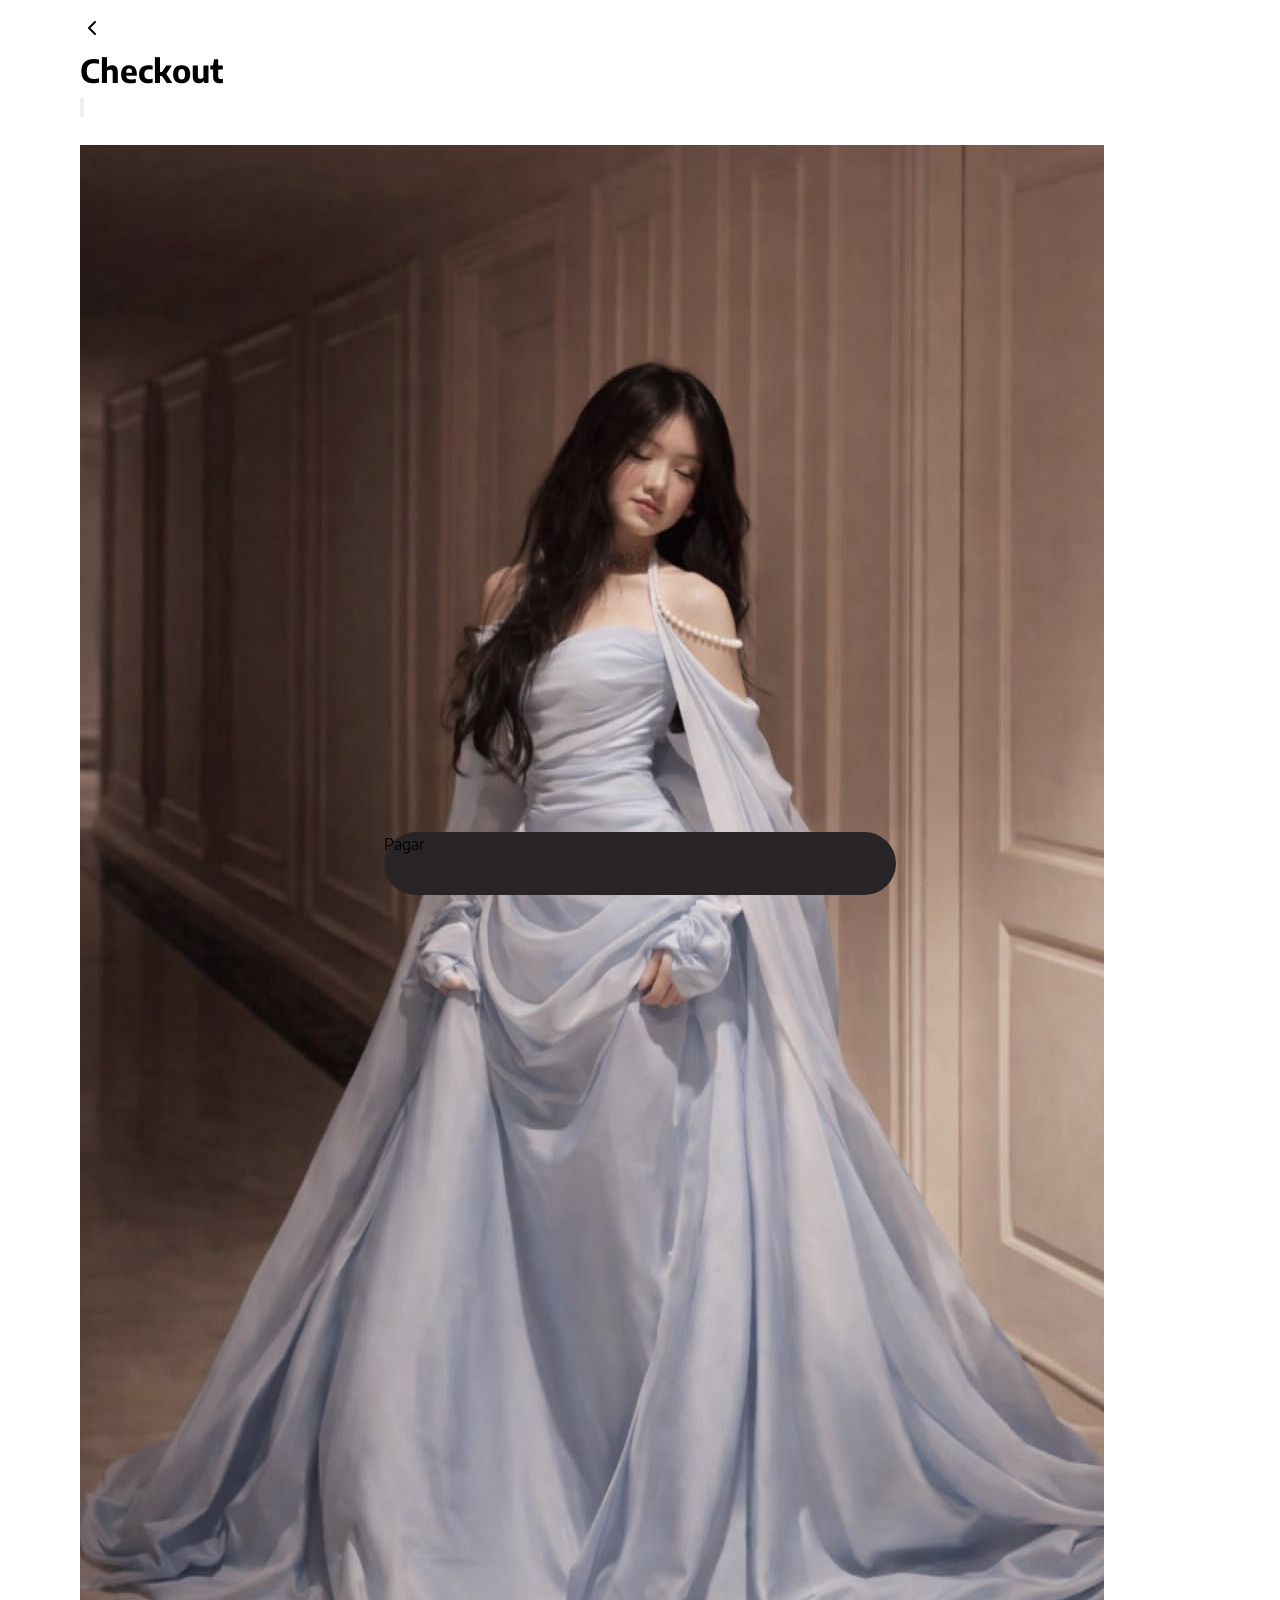
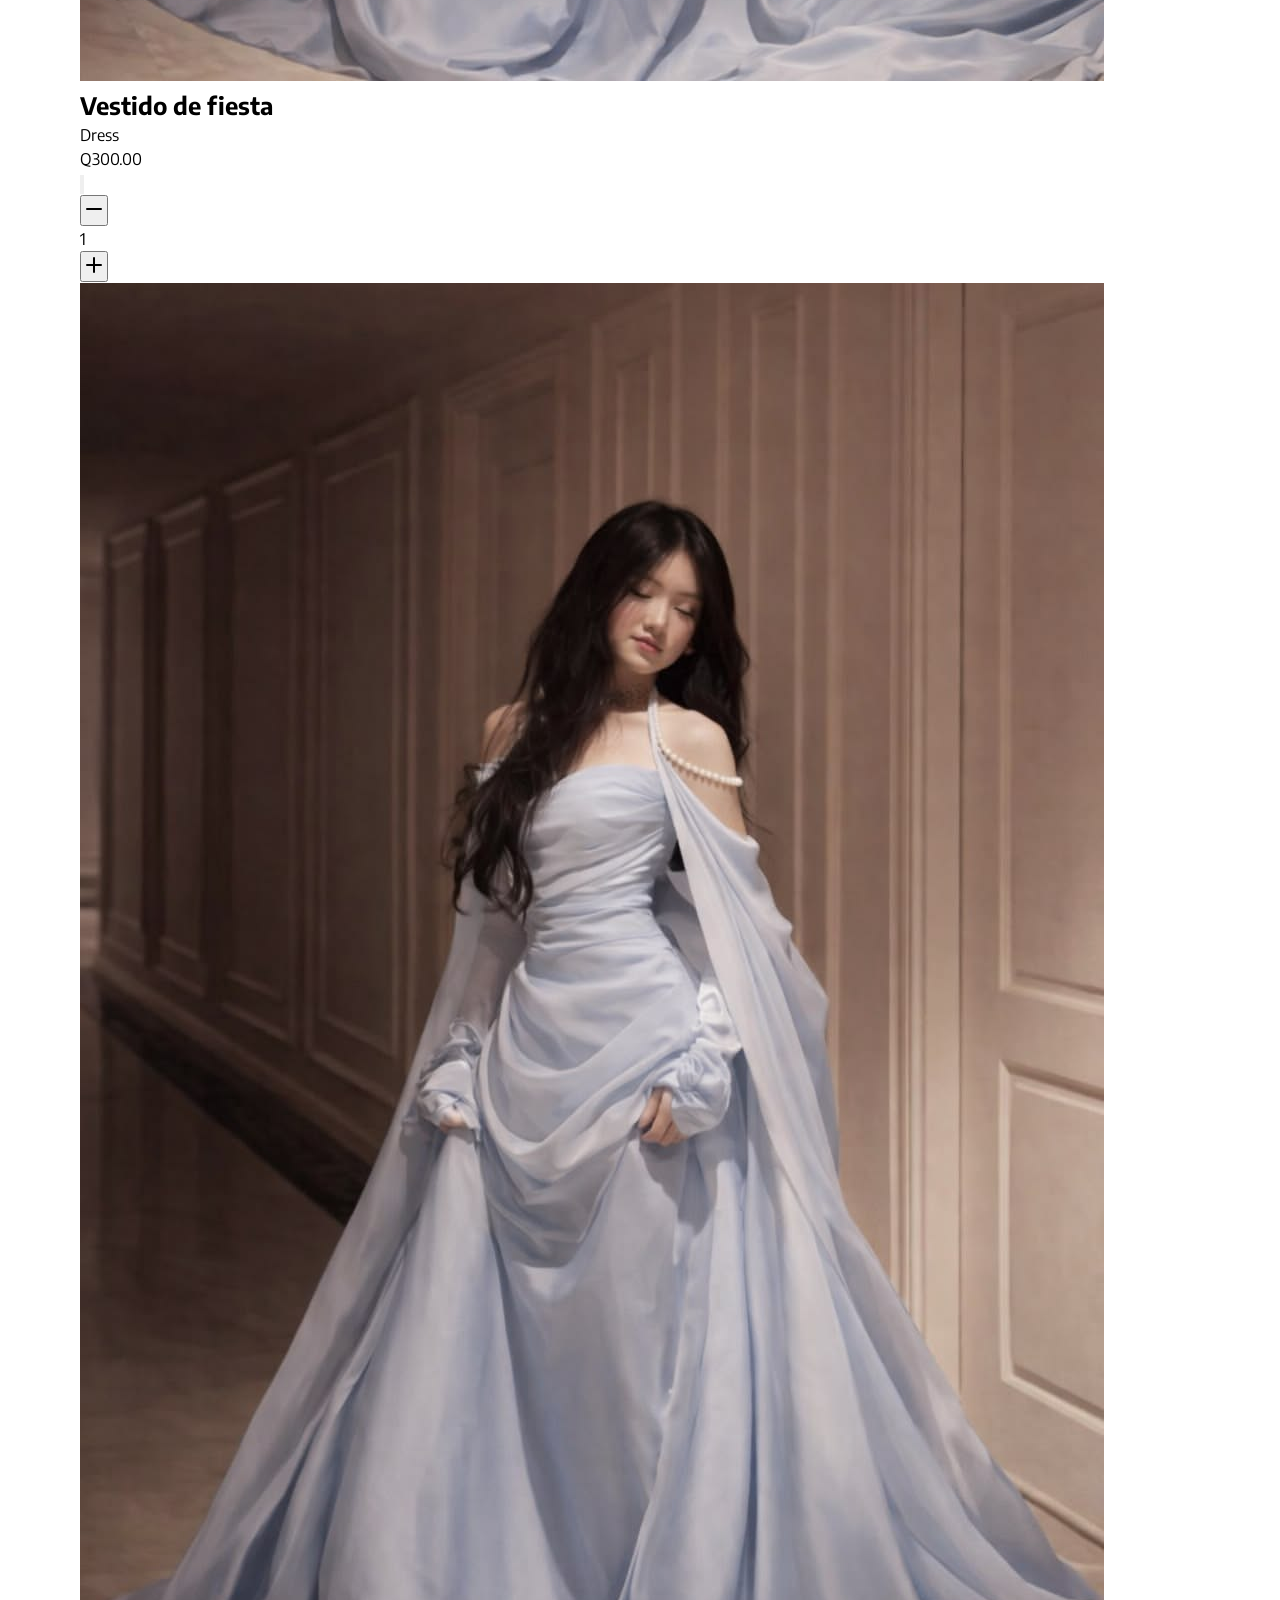
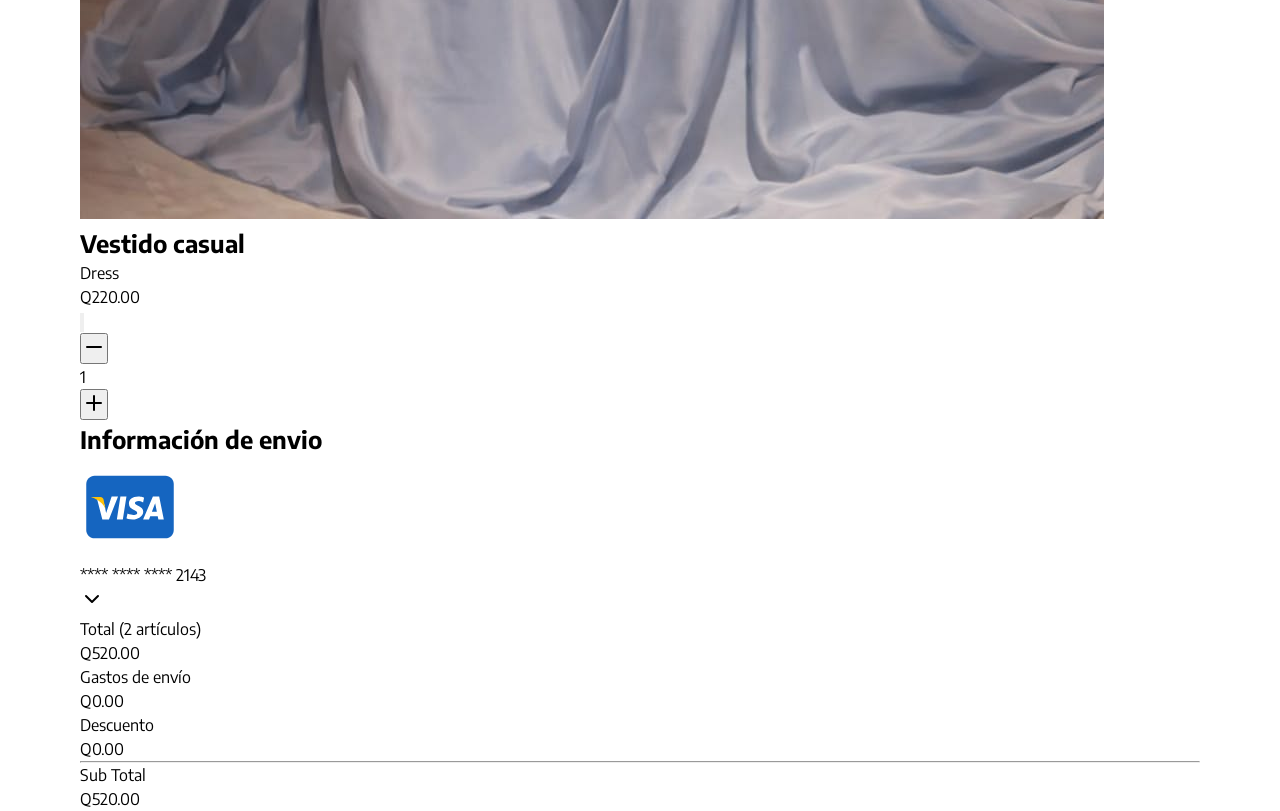
==== views/checkout.html @ 47f3753b "feat :sparkles:: Agrega la estructura del html" ====
<!DOCTYPE html>
<html lang="en">
<head>
    <meta charset="UTF-8">
    <meta name="viewport" content="width=device-width, initial-scale=1.0">
    <link rel="stylesheet" href="../css/style.css">
    <link rel="stylesheet" href="../css/checkout.css">
    <title>Checkout</title>
</head>
<body>
    <header>
        <div id="contenedor-btns">
            <a id="btn--volver" class="btn--header" href="./detail.html">
                <img src="../storage/svg/previous.svg" alt="Volver">
            </a>
            <h1>Checkout</h1>
            <button id="btn--menu" class="btn--header">
                <img class="btn__menu--img" src="../storage/svg/bars-staggered.svg" alt="">
            </button>
        </div>
    </header>
    <main>
        <section id="lista--productos">
            <div class="card__producto">
                <div class="card__img">
                    <img src="../storage/img/dress-2.jpg" alt="">
                </div>
                <div class="card__descripcion">
                    <h2>Vestido de fiesta</h2>
                    <p class="card__categoria">Dress</p>
                    <p class="card__precio">Q300.00</p>
                </div>
                <div class="card__cantidad">
                    <div class="card__more">
                        <button>
                            <img src="../storage/svg/more.svg" alt="Ver más">
                        </button>
                    </div>
                    <div class="modificar__cantidad">
                        <button>
                            <img src="../storage/svg/subtraction.svg" alt="Signo menos">
                        </button>
                        <p>1</p>
                        <button>
                            <img src="../storage/svg/addition.svg" alt="Signo más">
                        </button>
                    </div>
                </div>
            </div>
            <div class="card__producto">
                <div class="card__img">
                    <img src="../storage/img/dress-2.jpg" alt="">
                </div>
                <div class="card__descripcion">
                    <h2>Vestido casual</h2>
                    <p class="card__categoria">Dress</p>
                    <p class="card__precio">Q220.00</p>
                </div>
                <div class="card__cantidad">
                    <div class="card__more">
                        <button>
                            <img src="../storage/svg/more.svg" alt="Ver más">
                        </button>
                    </div>
                    <div class="modificar__cantidad">
                        <button>
                            <img src="../storage/svg/subtraction.svg" alt="Signo menos">
                        </button>
                        <p>1</p>
                        <button>
                            <img src="../storage/svg/addition.svg" alt="Signo más">
                        </button>
                    </div>
                </div>
            </div>
        </section>
        <section id="informacion--envio">
           <h2>Información de envio</h2>
           <div id="informacion--pago">
                <div id="tarjeta">
                    <img src="../storage/svg/visa.svg" alt="Trajeta VISA">
                    <p>**** **** **** 2143</p>
                </div>
                <div id="flecha--abajo">
                    <img src="../storage/svg/chevron-down.svg" alt="Flecha abajo">
                </div>
           </div>
           <div class="informacion--total">
                <p>Total (2 artículos)</p>
                <p>Q520.00</p>
           </div>
           <div class="informacion--total">
                <p>Gastos de envío</p>
                <p>Q0.00</p>
            </div>
            <div class="informacion--total">
                <p>Descuento</p>
                <p>Q0.00</p>
            </div>
            <hr>
            <div class="informacion--total">
                <p>Sub Total</p>
                <p>Q520.00</p>
            </div>
        </section>
    </main>
    <footer id="footer--checkout">
        <p>Pagar</p>
    </footer>
</body>
</html>
---- css/style.css ----
@import "./variables.css";

* {
    margin: 0;
    padding: 0;
    box-sizing: border-box;
}

html {
    font-size: var(--font-size);
}

body {
    position: relative;
    min-height: 100vh;
    line-height: 1.5;
    margin: 0 5rem;
    margin-top: 1rem;
    font-family: var(--font-primary);
}

header {
    display: flex;
    flex-direction: column;
    gap: 1.5rem;
    margin-bottom: 3vh;
}

#perfil {
    display: flex;
    justify-content: space-between;
    align-items: center;
}

#perfil--nombre h1 {
    font-size: 1.0rem;
}

#perfil--nombre p {
    color: var(--color-03);
    font-size: 0.8rem;
}

#perfil--img {
    width: 3.5rem;
}

#buscar {
    height: 4vh;
    width: 100%;
    display: flex;
    align-items: center;
    justify-content: space-between;
}

#buscar button, #contenedor--buscar {
    height: 100%;
}

#buscar--btn {
    border: none;
    background: transparent;
    position: absolute;
    margin-left: 15px;
}

#buscar--btn .icono {
    height: 50%;
}

#contenedor--buscar {
    position: relative;
    width: 95%;
}

#contenedor--buscar input {
    height: 100%;
    width: 100%;
    padding-left: 55px;
    border: 1px solid var(--color-03);
    border-radius: var(--secund-border-radius);
}

#filtro--btn {
    border: none;
    background: var(--color-01);
    border-radius: var(--secund-border-radius);
    width: 4%;
}

 /*Categorias*/

#categorias {
    display: flex;
    gap: 1rem;
    margin-bottom: 3vh;
    overflow: auto;
}

#categorias button {
    display: flex;
    background: transparent;
    color: var(--color-01);
    padding: 0.5rem 1rem;
    border: 1px solid var(--color-03);
    border-radius: var(--secund-border-radius);
    font-size: 0.8rem;
    text-wrap: nowrap;
}

#categorias button:hover {
    background: var(--color-01);
    color: var(--color-04);
}

#categorias .icono {
    height: 1rem;
}

/*Cards de productos*/

#cards {
    display: grid;
    grid-template-columns: repeat(auto-fill, minmax(20%, 1fr));
    gap: 1rem;
    padding-bottom: 10vh;
}

.card {
    display: flex;
    flex-direction: column;
    position: relative;
}

.card--img > img {
    width: 100%;
    height: 50vh;
    object-fit: cover;
    border-radius: 15px;
}

.card--img--fav {
    position: absolute;
    top: 10px;
    right: 10px;
    width: 30px;
    height: 30px;
    border-radius: var(--main-border-radius-);
    display: flex;
    justify-content: center;
    align-items: center;
    background-color: var(--color-01);
}

.icono-fav {
    width: 20px;
}   

.card--info h2 {
    font-size: 0.9rem;
}

.card--info a {
    font-size: 0.9rem;
    font-weight: 700;
    color: var(--color-01);
    text-decoration: none;
}

.card--info p:not(.precio, .card--info--rating p) {
    font-size: 0.7rem;
    color: var(--color-03);
}

.card--info > div {
    width: 90%;
    display: flex;
    justify-content: space-between;
    align-items: center;
}

.precio {
    font-size: 0.8rem;
    font-weight: 700;
    color: var(--color-01);
}

.card--info--rating {
    display: flex;
    align-items: center;
    gap: 0.2rem;
}

.card--info--rating img {
    width: 0.9rem;
}

.card--info--rating p {
    font-size: 0.8rem;
    color: var(--color-03);
}

/*Footer*/

footer {
    position: fixed;
    bottom: 0;
    left: 50%;
    transform: translateX(-50%);
    width: 40%;
    height: 7vh;
    background-color: var(--color-01);
    border-radius: 2rem;
    margin-bottom: 0.3rem;
}

#footer--main {
    display: flex;
    justify-content: space-around;
    align-items: center;
}

footer button {
    background: #312e2e;
    border: none;
    width: 45px;
    height: 45px;
    border-radius: var(--main-border-radius-);
    display: flex;
    justify-content: center;
    align-items: center;
}

footer .icono {
    width: 25px;
}

/*Hover*/
#filtro--btn:hover {
    background-color: var(--color-02);
}

.icono-fav:hover {
    cursor: pointer;
    background-image: url("../storage/svg/fav--hover.svg");
}


.footer__icon--1:hover {
    cursor: pointer;
    background-image: url("../storage/svg/home--hover.svg");
}

.footer__icon--2:hover {
    cursor: pointer;
    background-image: url("../storage/svg/shopping--hover.svg");
}

.footer__icon--3:hover {
    cursor: pointer;
    background-image: url("../storage/svg/fav--hover.svg");
}

.footer__icon--4:hover {
    cursor: pointer;
    background-image: url("../storage/svg/user--hover.svg");
}

/*Tablets*/
@media screen and (max-width: 990px){
    
    /*Buscar*/
    #contenedor--buscar {
        width: 90%;
    }

    #filtro--btn {
        width:7%;
    }

    /*Cards de productos*/
    #cards {
        grid-template-columns: repeat(auto-fill, minmax(30%, 1fr));
    }
}

/*Móviles*/
@media screen and (max-width:760px){

    body {
        margin: 1.5rem;
    }

    /*Buscador*/
    #buscar {
        height: 6vh;
        width: 100%;
        margin: 0;
    }

    #contenedor--buscar {
        width: 80%;
    }

    #filtro--btn {
        width: 14%;
    }

    /*Categorias*/
    #categoria {
        justify-content: space-between;
    }

    /*Cards de productos*/
    #cards {
        grid-template-columns: repeat(auto-fill, minmax(40%, 1fr));
    }

    .card--img > img {
        height: 30vh;
    }

    /*Footer*/

    footer {
        width: 90%;
    }

}
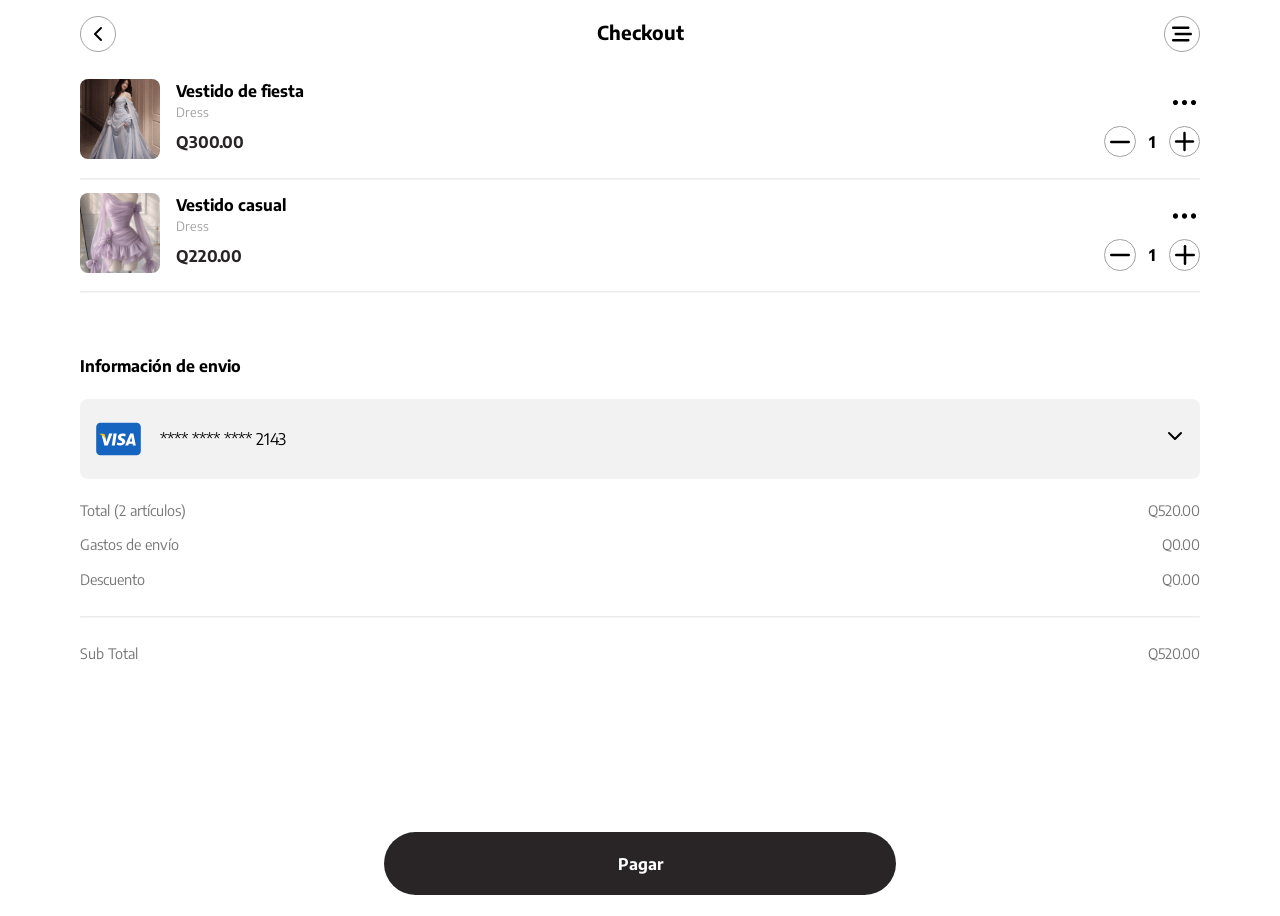
==== commit 464a4024: "feat :sparkles:: Agrega css a la vista de checkout en versión móvil" ====
--- a/views/checkout.html
+++ b/views/checkout.html
@@ -8,13 +8,13 @@
     <title>Checkout</title>
 </head>
 <body>
-    <header>
+    <header id="header--checkout">
         <div id="contenedor-btns">
             <a id="btn--volver" class="btn--header" href="./detail.html">
                 <img src="../storage/svg/previous.svg" alt="Volver">
             </a>
             <h1>Checkout</h1>
-            <button id="btn--menu" class="btn--header">
+            <button id="btn--volver" class="btn--header">
                 <img class="btn__menu--img" src="../storage/svg/bars-staggered.svg" alt="">
             </button>
         </div>
@@ -22,13 +22,15 @@
     <main>
         <section id="lista--productos">
             <div class="card__producto">
-                <div class="card__img">
-                    <img src="../storage/img/dress-2.jpg" alt="">
-                </div>
-                <div class="card__descripcion">
-                    <h2>Vestido de fiesta</h2>
-                    <p class="card__categoria">Dress</p>
-                    <p class="card__precio">Q300.00</p>
+                <div class="card__producto--info">
+                    <div class="card__img">
+                        <img src="../storage/img/dress-2.jpg" alt="">
+                    </div>
+                    <div class="card__descripcion">
+                        <h2>Vestido de fiesta</h2>
+                        <p class="card__categoria">Dress</p>
+                        <p class="card__precio">Q300.00</p>
+                    </div>
                 </div>
                 <div class="card__cantidad">
                     <div class="card__more">
@@ -37,24 +39,25 @@
                         </button>
                     </div>
                     <div class="modificar__cantidad">
-                        <button>
-                            <img src="../storage/svg/subtraction.svg" alt="Signo menos">
+                        <button class="btn__menos">
                         </button>
                         <p>1</p>
-                        <button>
-                            <img src="../storage/svg/addition.svg" alt="Signo más">
+                        <button class="btn__mas">
                         </button>
                     </div>
                 </div>
             </div>
+            <hr>
             <div class="card__producto">
-                <div class="card__img">
-                    <img src="../storage/img/dress-2.jpg" alt="">
-                </div>
-                <div class="card__descripcion">
-                    <h2>Vestido casual</h2>
-                    <p class="card__categoria">Dress</p>
-                    <p class="card__precio">Q220.00</p>
+                <div class="card__producto--info">
+                    <div class="card__img">
+                        <img src="../storage/img/dress-1.jpg" alt="">
+                    </div>
+                    <div class="card__descripcion">
+                        <h2>Vestido casual</h2>
+                        <p class="card__categoria">Dress</p>
+                        <p class="card__precio">Q220.00</p>
+                    </div>
                 </div>
                 <div class="card__cantidad">
                     <div class="card__more">
@@ -63,16 +66,15 @@
                         </button>
                     </div>
                     <div class="modificar__cantidad">
-                        <button>
-                            <img src="../storage/svg/subtraction.svg" alt="Signo menos">
+                        <button class="btn__menos">
                         </button>
                         <p>1</p>
-                        <button>
-                            <img src="../storage/svg/addition.svg" alt="Signo más">
+                        <button class="btn__mas">
                         </button>
                     </div>
                 </div>
             </div>
+            <hr>
         </section>
         <section id="informacion--envio">
            <h2>Información de envio</h2>
--- a/css/checkout.css
+++ b/css/checkout.css
@@ -0,0 +1,195 @@
+
+
+#contenedor-btns {
+    display: flex;
+    flex-direction: row;
+    justify-content: space-between;
+    align-items: center;
+    margin-bottom: 3vh 0;
+}
+
+#contenedor-btns h1 {
+    font-size: 1.2rem;
+    margin: 0;
+    margin-bottom: 0.2rem;
+}
+
+.btn--header {
+    display: flex;
+    border-radius: 50%;
+    background-color: transparent;
+    border: 1px solid var(--color-03);
+    display: flex;
+    justify-content: center;
+    align-items: center;
+    width: 4vh;
+    height: 4vh;
+}
+
+.btn--header:hover {
+    box-shadow: 0 0 10px rgba(0, 0, 0, 0.3);
+    width: 4.2vh;
+    height: 4.2vh;
+}
+
+.btn__menu--img {
+    height: 1.2rem;
+}
+
+
+/*Listado de productos*/
+.card__producto, .card__producto--info, #informacion--pago, #tarjeta  {
+    display: flex;
+    flex-direction: row;
+    justify-content: space-between;
+}
+
+.card__producto--info, #tarjeta {
+    gap: 1rem;
+}
+
+.card__descripcion h2 {
+    font-size: 1rem;
+}
+
+.card__img img{
+    width: 5rem;
+    height: 5rem;
+    border-radius: var(--secund-border-radius);
+    object-fit: cover;
+}
+
+.card__cantidad {
+    display: flex;
+    flex-direction: column;
+    justify-content: space-evenly;
+    align-items: center;
+}
+
+.card__more {
+    display: flex;
+    width: 100%;
+    justify-content: end;
+}
+
+.modificar__cantidad {
+    display: flex;
+    justify-content: space-between;
+    align-items: center;
+    gap: 0.8rem;
+}
+
+.modificar__cantidad button, .card__more button {
+    width: 3.5vh;
+    height: 3.5vh;
+    border-radius: 50%;
+    background-color: transparent;
+}
+
+.card__more button {
+    border: none;
+}
+
+.modificar__cantidad button {
+    border: 1px solid var(--color-03);
+}
+
+.btn__mas {
+    display: inline-block;
+    background-size: cover;
+    background-image: url("../storage/svg/addition.svg");
+    background-repeat: no-repeat;
+    transition: background-image 0.3s ease-in-out;
+}
+
+.btn__menos {
+    display: inline-block;
+    background-size: cover;
+    background-image: url("../storage/svg/subtraction.svg");
+    background-repeat: no-repeat;
+    transition: background-image 0.3s ease-in-out;
+}
+
+
+.btn__mas:hover {
+    background-color: var(--color-01);
+    cursor: pointer;
+    background-image: url("../storage/svg/addition--hover.svg");
+}
+
+.btn__menos:hover {
+    background-color: var(--color-01);
+    cursor: pointer;
+    background-image: url("../storage/svg/subtraction--hover.svg");
+}
+
+.modificar__cantidad p {
+    margin: 0;
+    font-weight: bold;
+    font-size: 1rem;
+}
+
+hr {
+    border-color: var(--color-03);
+    opacity: 0.1;
+    margin: 0.8rem 0;
+}
+
+.card__categoria {
+    color: var(--color-03);
+    font-size: 0.8rem;
+    margin-bottom: 0.5rem;
+}
+
+.card__precio {
+    font-weight: 700;
+    font-size: 1rem;
+    color: var(--color-01);
+}
+
+/*Informacion de envio*/
+#informacion--envio {
+    display: flex;
+    flex-direction: column;
+    gap: 0.8rem;
+}
+#informacion--envio h2 {
+    margin-top: 3rem;
+    font-size: 1rem;
+}
+
+#informacion--pago {
+    height: 5rem;
+    margin: 0.5rem 0;
+    padding: 0.5rem 0.8rem;
+    background-color: var(--color-04);
+    border-radius: var(--secund-border-radius);
+}
+
+#informacion--pago, #tarjeta {
+    align-items: center;
+}
+
+#tarjeta img {
+    width: 3.2rem;
+}
+
+.informacion--total {
+    display: flex;
+    flex-direction: row;
+    justify-content: space-between;
+    font-size: 0.9rem;
+    color: var(--color-02);
+}
+
+/*Footer*/
+#footer--checkout {
+    display: flex;
+    justify-content: center;
+    align-items: center;
+}
+
+#footer--checkout p{
+    color: #ffffff;
+    font-weight: 700;
+}
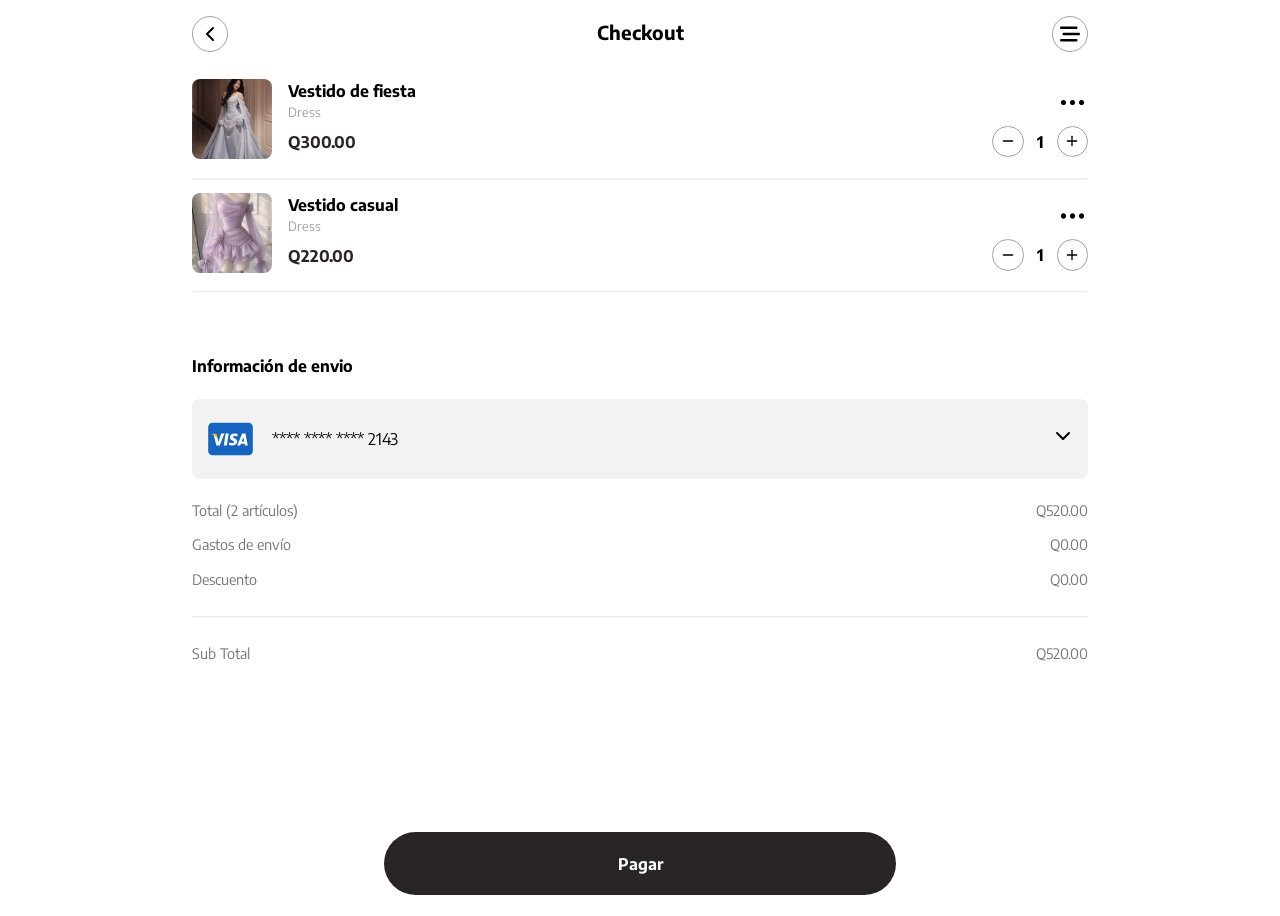
==== commit 219371d1: "feat :sparkles:: Agrega estilos finales" ====
--- a/views/checkout.html
+++ b/views/checkout.html
@@ -19,7 +19,7 @@
             </button>
         </div>
     </header>
-    <main>
+    <main id="main--checkout">
         <section id="lista--productos">
             <div class="card__producto">
                 <div class="card__producto--info">
--- a/css/checkout.css
+++ b/css/checkout.css
@@ -1,4 +1,8 @@
-
+#header--checkout, #main--checkout {
+    width: 80%;
+    margin-left: auto;
+    margin-right: auto;
+}
 
 #contenedor-btns {
     display: flex;
@@ -95,21 +99,21 @@
 }
 
 .btn__mas {
-    display: inline-block;
-    background-size: cover;
     background-image: url("../storage/svg/addition.svg");
+}
+
+.btn__menos {
+    background-image: url("../storage/svg/subtraction.svg");
+
+}
+
+.btn__mas,
+.btn__menos {
+    background-size: 55%;
+    background-position: center;
     background-repeat: no-repeat;
     transition: background-image 0.3s ease-in-out;
 }
-
-.btn__menos {
-    display: inline-block;
-    background-size: cover;
-    background-image: url("../storage/svg/subtraction.svg");
-    background-repeat: no-repeat;
-    transition: background-image 0.3s ease-in-out;
-}
-
 
 .btn__mas:hover {
     background-color: var(--color-01);
@@ -192,4 +196,16 @@
 #footer--checkout p{
     color: #ffffff;
     font-weight: 700;
+}
+
+/*Tablets*/
+@media screen and (max-width: 990px){
+    
+}
+
+/*Móviles*/
+@media screen and (max-width:760px){
+    #header--checkout, #main--checkout {
+        width: 100%;
+    }
 }
